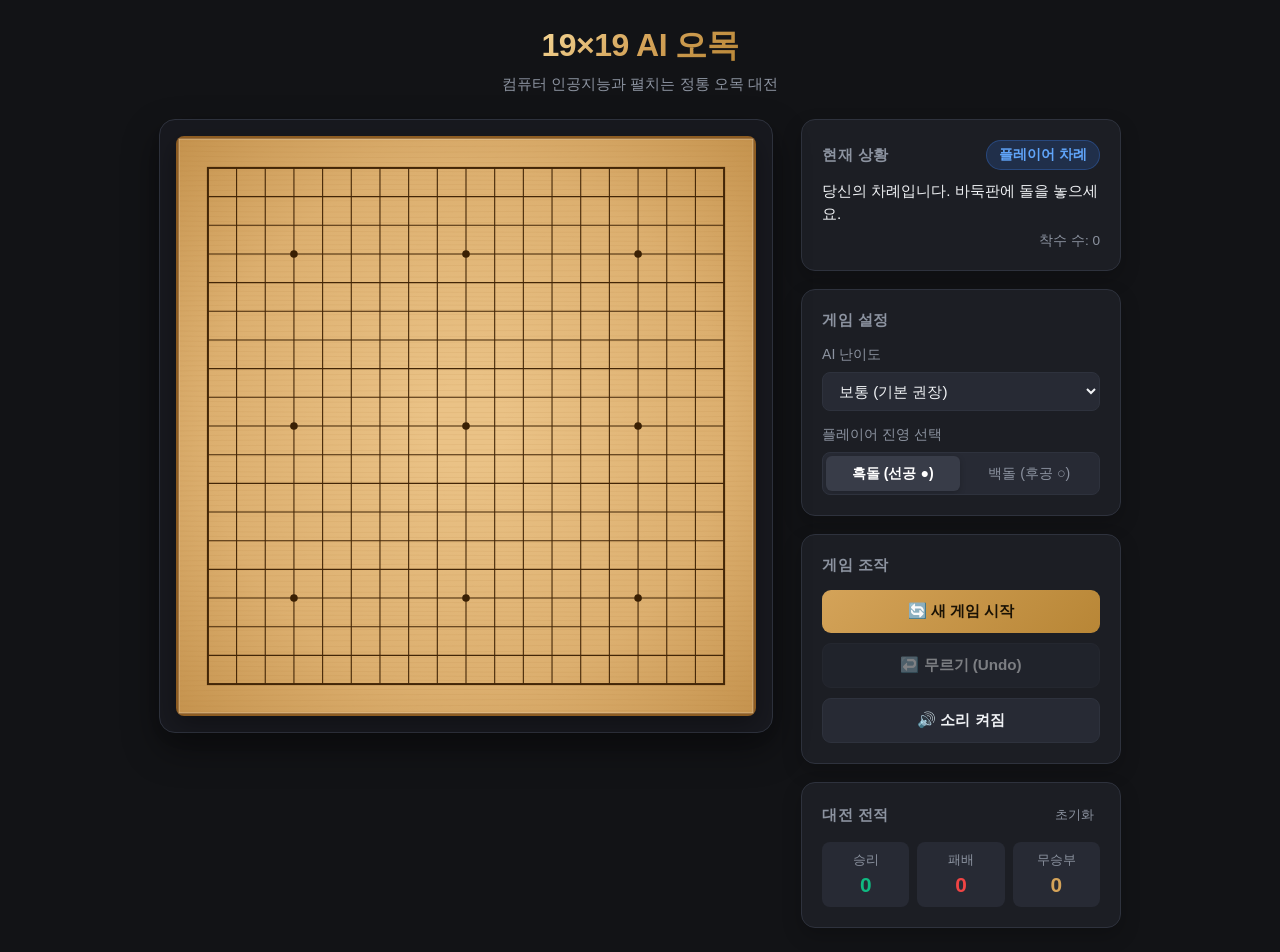
==== omok/index.html @ f5d2e7c2 "Add files via upload" ====
<!DOCTYPE html>
<html lang="ko">
<head>
  <meta charset="UTF-8">
  <meta name="viewport" content="width=device-width, initial-scale=1.0">
  <title>19×19 AI 오목 (Omok)</title>
  <link rel="stylesheet" href="style.css">
</head>
<body>
  <header>
    <h1>19×19 AI 오목</h1>
    <p>컴퓨터 인공지능과 펼치는 정통 오목 대전</p>
  </header>

  <main class="main-container">
    <!-- 바둑판 및 알림 영역 -->
    <div class="board-wrapper">
      <canvas id="omok-canvas" width="580" height="580"></canvas>
      <div id="result-banner" class="result-banner"></div>
    </div>

    <!-- 사이드 제어 패널 -->
    <aside class="side-panel">
      <!-- 상태 카드 -->
      <div class="card">
        <div class="turn-indicator">
          <span class="card-title" style="margin-bottom: 0;">현재 상황</span>
          <span id="current-turn-badge" class="badge badge-player">플레이어 차례</span>
        </div>
        <p id="game-status-text" class="status-message">당신의 차례입니다. 바둑판에 돌을 놓으세요.</p>
        <p id="move-count" class="move-count-text">착수 수: 0</p>
      </div>

      <!-- 게임 설정 카드 -->
      <div class="card">
        <div class="card-title">게임 설정</div>
        
        <div class="control-group">
          <label for="select-difficulty">AI 난이도</label>
          <select id="select-difficulty">
            <option value="easy">쉬움 (초심자용)</option>
            <option value="normal" selected>보통 (기본 권장)</option>
            <option value="hard">어려움 (빈틈없는 수비/공격)</option>
          </select>
        </div>

        <div class="control-group">
          <label>플레이어 진영 선택</label>
          <div class="radio-segments">
            <label>
              <input type="radio" name="player-color" value="1" checked>
              <span>흑돌 (선공 ●)</span>
            </label>
            <label>
              <input type="radio" name="player-color" value="2">
              <span>백돌 (후공 ○)</span>
            </label>
          </div>
        </div>
      </div>

      <!-- 게임 조작 버튼 카드 -->
      <div class="card">
        <div class="card-title">게임 조작</div>
        <div class="action-buttons">
          <button id="btn-restart" class="btn btn-primary">
            <span>🔄 새 게임 시작</span>
          </button>
          <button id="btn-undo" class="btn btn-secondary" disabled>
            <span>↩️ 무르기 (Undo)</span>
          </button>
          <button id="btn-sound-toggle" class="btn btn-secondary">
            <span>🔊 소리 켜짐</span>
          </button>
        </div>
      </div>

      <!-- 전적 카드 -->
      <div class="card">
        <div class="card-title">
          <span>대전 전적</span>
          <button id="btn-reset-stats" class="stat-reset-btn" title="전적 초기화">초기화</button>
        </div>
        <div class="stats-grid">
          <div class="stat-item">
            <div class="stat-label">승리</div>
            <div id="stat-win" class="stat-value win">0</div>
          </div>
          <div class="stat-item">
            <div class="stat-label">패배</div>
            <div id="stat-loss" class="stat-value loss">0</div>
          </div>
          <div class="stat-item">
            <div class="stat-label">무승부</div>
            <div id="stat-draw" class="stat-value draw">0</div>
          </div>
        </div>
      </div>
    </aside>
  </main>

  <!-- 게임 스크립트 로드 (로컬 file:// 및 웹 서버 모두 지원) -->
  <script src="js/board.js"></script>
  <script src="js/ai.js"></script>
  <script src="js/game.js"></script>
</body>
</html>
---- omok/style.css ----
/* ==========================================================================
   19x19 오목 (Omok) 스타일시트
   ========================================================================== */

:root {
  --bg-color: #121316;
  --panel-bg: #1c1e24;
  --panel-border: #2e323d;
  --text-main: #f0f2f5;
  --text-muted: #8c93a0;
  --accent-gold: #d4a359;
  --accent-blue: #3b82f6;
  --accent-green: #10b981;
  --accent-red: #ef4444;
  --btn-bg: #272a34;
  --btn-hover: #353946;
  --font-family: -apple-system, BlinkMacSystemFont, "Pretendard", "Noto Sans KR", "Segoe UI", Roboto, sans-serif;
}

* {
  box-sizing: border-box;
  margin: 0;
  padding: 0;
}

body {
  background-color: var(--bg-color);
  color: var(--text-main);
  font-family: var(--font-family);
  min-height: 100vh;
  display: flex;
  flex-direction: column;
  align-items: center;
  padding: 24px 16px;
  user-select: none;
}

/* 헤더 */
header {
  text-align: center;
  margin-bottom: 24px;
}

header h1 {
  font-size: 2rem;
  font-weight: 700;
  letter-spacing: -0.5px;
  background: linear-gradient(135deg, #f5d796 0%, #d4a359 50%, #b88636 100%);
  -webkit-background-clip: text;
  -webkit-text-fill-color: transparent;
  display: inline-block;
  margin-bottom: 6px;
}

header p {
  color: var(--text-muted);
  font-size: 0.95rem;
}

/* 메인 레이아웃 */
.main-container {
  display: flex;
  flex-direction: row;
  justify-content: center;
  align-items: flex-start;
  gap: 28px;
  max-width: 1050px;
  width: 100%;
}

/* 바둑판 영역 */
.board-wrapper {
  position: relative;
  display: flex;
  flex-direction: column;
  align-items: center;
  background: #18191f;
  padding: 16px;
  border-radius: 16px;
  border: 1px solid var(--panel-border);
  box-shadow: 0 16px 36px rgba(0, 0, 0, 0.4);
}

#omok-canvas {
  width: 580px;
  height: 580px;
  border-radius: 8px;
  cursor: pointer;
  touch-action: none;
  box-shadow: 0 8px 24px rgba(0, 0, 0, 0.35);
  display: block;
}

/* 결과 알림 배너 */
.result-banner {
  display: none;
  width: 100%;
  margin-top: 14px;
  padding: 12px 16px;
  border-radius: 10px;
  font-size: 1rem;
  font-weight: 600;
  text-align: center;
  animation: fadeIn 0.3s ease-in-out;
}

.result-banner.show {
  display: block;
}

.result-banner.win {
  background: rgba(16, 185, 129, 0.15);
  color: #34d399;
  border: 1px solid rgba(16, 185, 129, 0.4);
}

.result-banner.loss {
  background: rgba(239, 68, 68, 0.15);
  color: #f87171;
  border: 1px solid rgba(239, 68, 68, 0.4);
}

.result-banner.draw {
  background: rgba(212, 163, 89, 0.15);
  color: #f5d796;
  border: 1px solid rgba(212, 163, 89, 0.4);
}

/* 사이드 패널 */
.side-panel {
  display: flex;
  flex-direction: column;
  gap: 18px;
  width: 320px;
  flex-shrink: 0;
}

.card {
  background-color: var(--panel-bg);
  border: 1px solid var(--panel-border);
  border-radius: 14px;
  padding: 20px;
  box-shadow: 0 8px 20px rgba(0, 0, 0, 0.2);
}

.card-title {
  font-size: 0.95rem;
  font-weight: 600;
  text-transform: uppercase;
  letter-spacing: 0.5px;
  color: var(--text-muted);
  margin-bottom: 14px;
  display: flex;
  justify-content: space-between;
  align-items: center;
}

/* 상태 카드 */
.turn-indicator {
  display: flex;
  align-items: center;
  justify-content: space-between;
  margin-bottom: 10px;
}

.badge {
  padding: 5px 12px;
  border-radius: 20px;
  font-size: 0.85rem;
  font-weight: 600;
}

.badge-player {
  background-color: rgba(59, 130, 246, 0.18);
  color: #60a5fa;
  border: 1px solid rgba(59, 130, 246, 0.3);
}

.badge-ai {
  background-color: rgba(239, 68, 68, 0.18);
  color: #f87171;
  border: 1px solid rgba(239, 68, 68, 0.3);
  animation: pulse 1.5s infinite;
}

.badge-ended {
  background-color: rgba(140, 147, 160, 0.2);
  color: var(--text-muted);
}

.status-message {
  font-size: 0.95rem;
  line-height: 1.5;
  color: var(--text-main);
  min-height: 44px;
}

.move-count-text {
  font-size: 0.85rem;
  color: var(--text-muted);
  text-align: right;
  margin-top: 6px;
}

/* 설정 폼 */
.control-group {
  margin-bottom: 14px;
}

.control-group:last-child {
  margin-bottom: 0;
}

.control-group label {
  display: block;
  font-size: 0.88rem;
  color: var(--text-muted);
  margin-bottom: 8px;
}

select {
  width: 100%;
  background: var(--btn-bg);
  color: var(--text-main);
  border: 1px solid var(--panel-border);
  border-radius: 8px;
  padding: 9px 12px;
  font-size: 0.95rem;
  outline: none;
  cursor: pointer;
  transition: border-color 0.2s;
}

select:focus {
  border-color: var(--accent-gold);
}

/* 라디오 세그먼트 (흑돌 / 백돌) */
.radio-segments {
  display: flex;
  background: var(--btn-bg);
  border: 1px solid var(--panel-border);
  border-radius: 8px;
  overflow: hidden;
  padding: 3px;
  gap: 3px;
}

.radio-segments label {
  flex: 1;
  text-align: center;
  padding: 8px 10px;
  font-size: 0.88rem;
  cursor: pointer;
  border-radius: 6px;
  margin-bottom: 0;
  transition: all 0.2s;
  color: var(--text-muted);
}

.radio-segments input[type="radio"] {
  display: none;
}

.radio-segments input[type="radio"]:checked + span {
  color: #fff;
  font-weight: 600;
}

.radio-segments label:has(input:checked) {
  background-color: #383c48;
  color: var(--text-main);
  box-shadow: 0 2px 6px rgba(0, 0, 0, 0.2);
}

/* 버튼 액션들 */
.action-buttons {
  display: flex;
  flex-direction: column;
  gap: 10px;
}

.btn {
  display: flex;
  align-items: center;
  justify-content: center;
  gap: 8px;
  width: 100%;
  padding: 11px 16px;
  border: none;
  border-radius: 9px;
  font-size: 0.95rem;
  font-weight: 600;
  cursor: pointer;
  transition: all 0.2s ease;
  font-family: inherit;
}

.btn-primary {
  background: linear-gradient(135deg, #d4a359 0%, #b88636 100%);
  color: #1a1205;
}

.btn-primary:hover {
  filter: brightness(1.1);
  transform: translateY(-1px);
}

.btn-secondary {
  background-color: var(--btn-bg);
  color: var(--text-main);
  border: 1px solid var(--panel-border);
}

.btn-secondary:hover:not(:disabled) {
  background-color: var(--btn-hover);
}

.btn:disabled {
  opacity: 0.45;
  cursor: not-allowed;
  transform: none;
}

/* 전적 통계 */
.stats-grid {
  display: grid;
  grid-template-columns: repeat(3, 1fr);
  gap: 8px;
  text-align: center;
}

.stat-item {
  background: var(--btn-bg);
  border-radius: 8px;
  padding: 10px 4px;
}

.stat-label {
  font-size: 0.8rem;
  color: var(--text-muted);
  margin-bottom: 4px;
}

.stat-value {
  font-size: 1.3rem;
  font-weight: 700;
}

.stat-value.win { color: var(--accent-green); }
.stat-value.loss { color: var(--accent-red); }
.stat-value.draw { color: var(--accent-gold); }

.stat-reset-btn {
  background: none;
  border: none;
  color: var(--text-muted);
  font-size: 0.8rem;
  cursor: pointer;
  padding: 4px 6px;
  border-radius: 4px;
}

.stat-reset-btn:hover {
  color: var(--accent-red);
}

/* 애니메이션 */
@keyframes fadeIn {
  from { opacity: 0; transform: translateY(-4px); }
  to { opacity: 1; transform: translateY(0); }
}

@keyframes pulse {
  0%, 100% { opacity: 1; }
  50% { opacity: 0.6; }
}

/* 모바일 & 반응형 미디어 쿼리 */
@media (max-width: 960px) {
  .main-container {
    flex-direction: column;
    align-items: center;
  }

  .board-wrapper {
    width: 100%;
    max-width: 580px;
  }

  #omok-canvas {
    width: 100%;
    height: auto;
    aspect-ratio: 1 / 1;
  }

  .side-panel {
    width: 100%;
    max-width: 580px;
  }
}
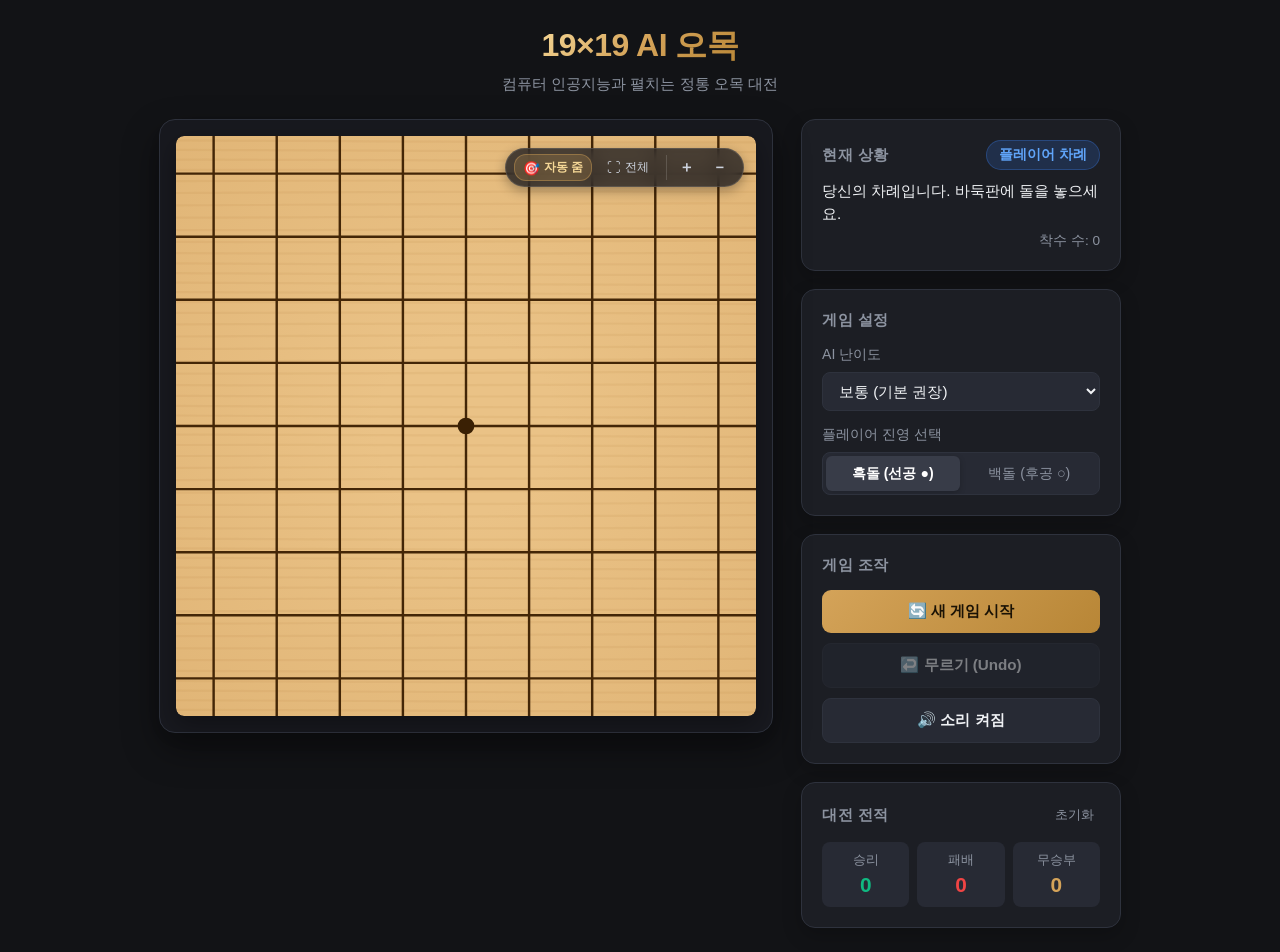
==== commit 4ea6c448: "Add files via upload" ====
--- a/omok/index.html
+++ b/omok/index.html
@@ -15,7 +15,24 @@
   <main class="main-container">
     <!-- 바둑판 및 알림 영역 -->
     <div class="board-wrapper">
-      <canvas id="omok-canvas" width="580" height="580"></canvas>
+      <div class="canvas-container">
+        <canvas id="omok-canvas" width="580" height="580"></canvas>
+        <!-- 뷰포트 플로팅 컨트롤 (자동 줌 / 전체 보기 / 확대 / 축소) -->
+        <div class="board-overlay-controls">
+          <button id="btn-auto-zoom" class="overlay-btn active" title="자동 줌 토글">
+            <span class="icon">🎯</span>
+            <span class="btn-text">자동 줌</span>
+          </button>
+          <button id="btn-reset-view" class="overlay-btn" title="바둑판 전체 보기">
+            <span class="icon">⛶</span>
+            <span class="btn-text">전체</span>
+          </button>
+          <div class="zoom-btn-group">
+            <button id="btn-zoom-in" class="overlay-btn mini" title="확대">＋</button>
+            <button id="btn-zoom-out" class="overlay-btn mini" title="축소">－</button>
+          </div>
+        </div>
+      </div>
       <div id="result-banner" class="result-banner"></div>
     </div>
 
--- a/omok/style.css
+++ b/omok/style.css
@@ -81,14 +81,91 @@
   box-shadow: 0 16px 36px rgba(0, 0, 0, 0.4);
 }
 
-#omok-canvas {
+.canvas-container {
+  position: relative;
   width: 580px;
   height: 580px;
   border-radius: 8px;
+  overflow: hidden;
+  box-shadow: 0 8px 24px rgba(0, 0, 0, 0.35);
+}
+
+#omok-canvas {
+  width: 100%;
+  height: 100%;
+  border-radius: 8px;
+  cursor: grab;
+  touch-action: none;
+  display: block;
+}
+
+#omok-canvas:active {
+  cursor: grabbing;
+}
+
+/* 뷰포트 플로팅 제어 툴바 */
+.board-overlay-controls {
+  position: absolute;
+  top: 12px;
+  right: 12px;
+  display: flex;
+  align-items: center;
+  gap: 6px;
+  background: rgba(20, 22, 28, 0.75);
+  backdrop-filter: blur(8px);
+  -webkit-backdrop-filter: blur(8px);
+  padding: 5px 8px;
+  border-radius: 20px;
+  border: 1px solid rgba(255, 255, 255, 0.12);
+  box-shadow: 0 4px 12px rgba(0, 0, 0, 0.3);
+  z-index: 10;
+  user-select: none;
+}
+
+.overlay-btn {
+  display: inline-flex;
+  align-items: center;
+  gap: 4px;
+  background: transparent;
+  border: 1px solid transparent;
+  color: #cdd3de;
+  font-size: 0.78rem;
+  font-weight: 500;
+  padding: 4px 8px;
+  border-radius: 12px;
   cursor: pointer;
-  touch-action: none;
-  box-shadow: 0 8px 24px rgba(0, 0, 0, 0.35);
-  display: block;
+  transition: all 0.15s ease;
+}
+
+.overlay-btn:hover {
+  background: rgba(255, 255, 255, 0.1);
+  color: #ffffff;
+}
+
+.overlay-btn.active {
+  background: rgba(212, 163, 89, 0.22);
+  color: #f5d796;
+  border-color: rgba(212, 163, 89, 0.4);
+  font-weight: 600;
+}
+
+.overlay-btn .icon {
+  font-size: 0.85rem;
+}
+
+.zoom-btn-group {
+  display: flex;
+  gap: 2px;
+  border-left: 1px solid rgba(255, 255, 255, 0.15);
+  padding-left: 4px;
+  margin-left: 2px;
+}
+
+.overlay-btn.mini {
+  padding: 2px 7px;
+  font-size: 0.95rem;
+  font-weight: bold;
+  line-height: 1.2;
 }
 
 /* 결과 알림 배너 */
@@ -388,15 +465,21 @@
     max-width: 580px;
   }
 
-  #omok-canvas {
+  .canvas-container {
     width: 100%;
     height: auto;
     aspect-ratio: 1 / 1;
   }
 
+  #omok-canvas {
+    width: 100%;
+    height: 100%;
+  }
+
   .side-panel {
     width: 100%;
     max-width: 580px;
   }
 }
 
+
